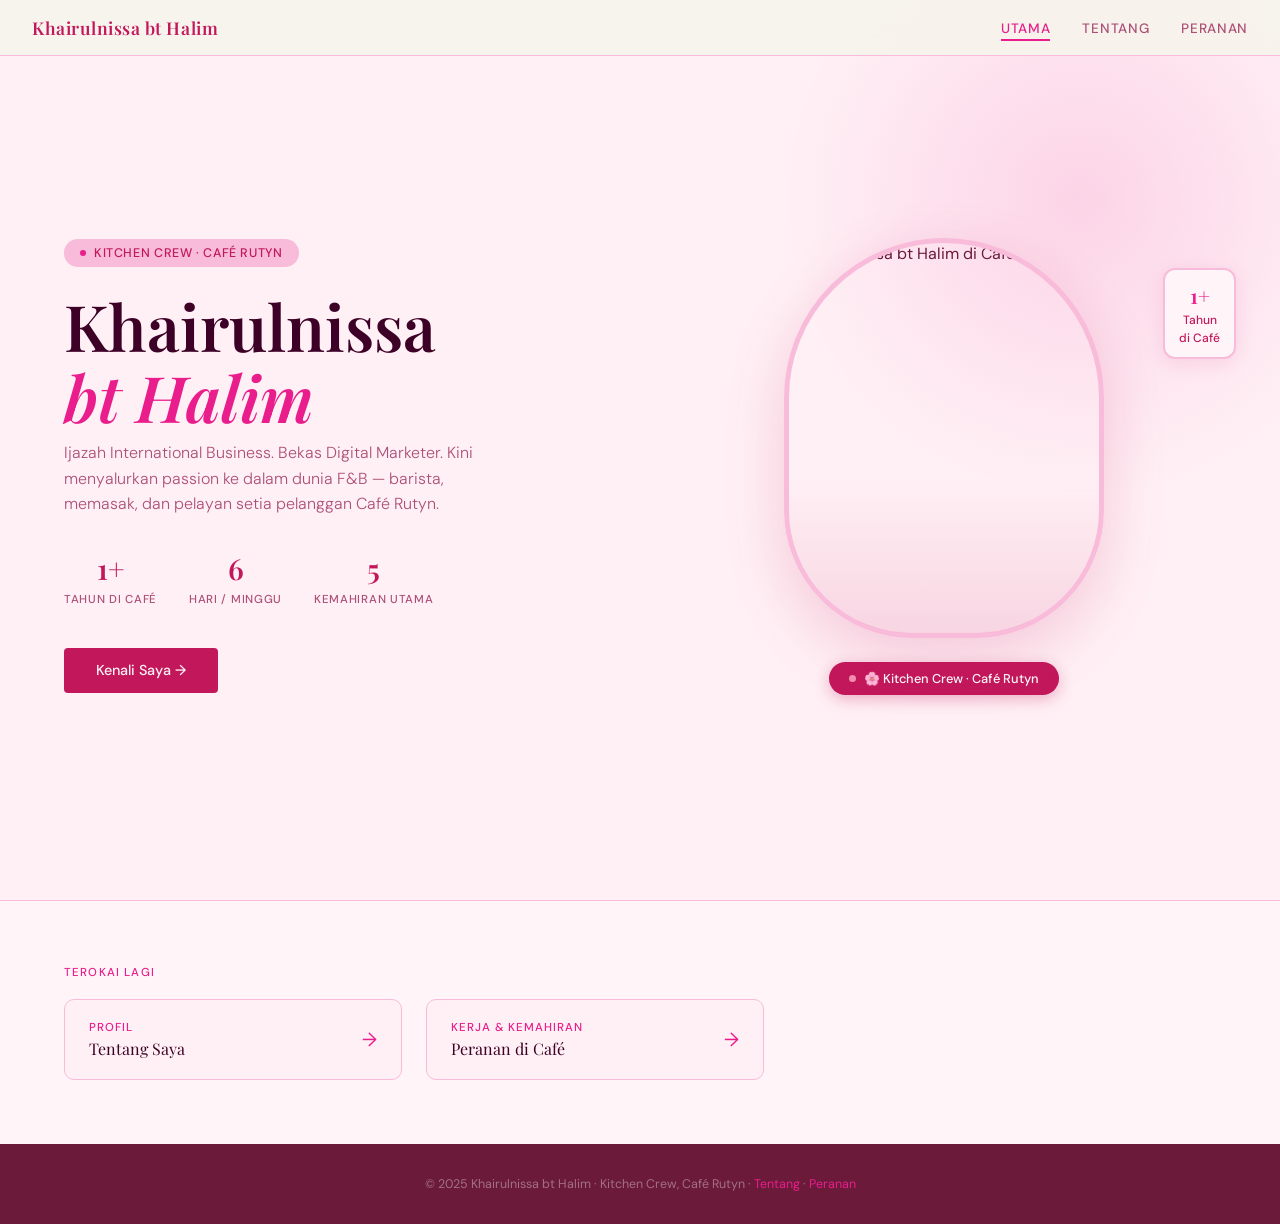
==== index.html @ 955be02e "Add files via upload" ====
<!DOCTYPE html>
<html lang="ms">
<head>
<meta charset="UTF-8">
<meta name="viewport" content="width=device-width, initial-scale=1.0">
<title>Khairulnissa bt Halim – Laman Utama</title>
<link rel="stylesheet" href="style.css">
<style>
  /* ─── HERO ─── */
  .hero {
    min-height: 100vh;
    display: grid; grid-template-columns: 1fr 1fr; align-items: center;
    padding: 6rem 4rem 4rem;
    gap: 4rem;
    position: relative; overflow: hidden;
  }
  .hero::before {
    content: '';
    position: absolute; right: -100px; top: -100px;
    width: 600px; height: 600px;
    border-radius: 50%;
    background: radial-gradient(circle, #E91E8C22 0%, transparent 70%);
    pointer-events: none;
  }
  .hero-tag {
    display: inline-flex; align-items: center; gap: 8px;
    background: var(--latte); border-radius: 100px;
    padding: 6px 16px; font-size: 0.78rem; font-weight: 500;
    color: var(--brown-mid); letter-spacing: 0.05em; text-transform: uppercase;
    margin-bottom: 1.5rem;
  }
  .hero-tag::before {
    content: ''; width: 6px; height: 6px; border-radius: 50%;
    background: var(--caramel); flex-shrink: 0;
  }
  .hero-name {
    font-family: 'Playfair Display', serif;
    font-size: clamp(2.4rem, 5vw, 4rem);
    line-height: 1.1; font-weight: 600;
    color: var(--espresso);
    margin-bottom: 0.5rem;
  }
  .hero-name em { font-style: italic; color: var(--caramel); }
  .hero-subtitle {
    font-size: 1rem; color: var(--text-muted); font-weight: 300;
    margin-bottom: 2rem; line-height: 1.6;
    max-width: 420px;
  }
  .hero-stats { display: flex; gap: 2rem; margin-bottom: 2.5rem; }
  .hero-stat { text-align: center; }
  .hero-stat-num {
    font-family: 'Playfair Display', serif;
    font-size: 1.8rem; font-weight: 600; color: var(--brown-mid);
    display: block;
  }
  .hero-stat-label {
    font-size: 0.72rem; color: var(--text-muted); text-transform: uppercase;
    letter-spacing: 0.06em; font-weight: 500;
  }
  .hero-cta {
    display: inline-flex; align-items: center; gap: 10px;
    background: var(--brown-mid); color: var(--cream);
    padding: 0.85rem 2rem; border-radius: 4px;
    text-decoration: none; font-size: 0.9rem; font-weight: 500;
    transition: background 0.2s, transform 0.2s;
  }
  .hero-cta:hover { background: var(--brown-dark); transform: translateY(-1px); }
  .hero-visual {
    display: flex; flex-direction: column; gap: 1rem; align-items: center;
    position: relative;
  }
  .photo-frame {
    position: relative;
    width: 320px; height: 400px;
    border-radius: 200px 200px 160px 160px;
    overflow: hidden;
    border: 5px solid var(--latte);
    box-shadow: 0 20px 60px rgba(194,24,91,0.18);
  }
  .photo-frame img {
    width: 100%; height: 100%;
    object-fit: cover; object-position: center top;
    display: block;
  }
  .photo-frame::after {
    content: '';
    position: absolute; inset: 0;
    background: linear-gradient(to bottom, transparent 60%, rgba(194,24,91,0.12) 100%);
    pointer-events: none;
  }
  .photo-badge {
    background: var(--brown-mid); color: white;
    border-radius: 100px; padding: 8px 20px;
    font-size: 0.8rem; font-weight: 500;
    white-space: nowrap;
    box-shadow: 0 4px 16px rgba(194,24,91,0.3);
    display: flex; align-items: center; gap: 8px;
    margin-top: 0.5rem;
  }
  .photo-badge::before {
    content: ''; width: 7px; height: 7px; border-radius: 50%;
    background: #F48FB1;
  }
  .photo-deco {
    position: absolute; top: 30px; right: -20px;
    background: var(--foam); border: 2px solid var(--latte);
    border-radius: 12px; padding: 10px 14px;
    font-size: 0.75rem; color: var(--brown-mid); font-weight: 500;
    box-shadow: 0 4px 20px rgba(194,24,91,0.1);
    text-align: center; line-height: 1.5;
  }
  .photo-deco span {
    display: block; font-family: 'Playfair Display', serif;
    font-size: 1.3rem; font-weight: 600; color: var(--caramel);
  }

  /* ─── PAGE LINKS ─── */
  .quick-links {
    padding: 4rem;
    background: var(--foam);
    border-top: 1px solid var(--latte);
  }
  .quick-links-grid {
    display: grid; grid-template-columns: 1fr 1fr; gap: 1.5rem;
    max-width: 700px;
  }
  .quick-link-card {
    display: flex; align-items: center; justify-content: space-between;
    padding: 1.25rem 1.5rem;
    background: var(--cream); border: 1px solid var(--latte);
    border-radius: 10px; text-decoration: none;
    transition: border-color 0.2s, transform 0.15s;
  }
  .quick-link-card:hover { border-color: var(--caramel); transform: translateY(-2px); }
  .quick-link-label { font-size: 0.72rem; text-transform: uppercase; letter-spacing: 0.08em; color: var(--caramel); font-weight: 500; margin-bottom: 0.2rem; }
  .quick-link-title { font-family: 'Playfair Display', serif; font-size: 1rem; color: var(--espresso); }
  .quick-link-arrow { font-size: 1.2rem; color: var(--caramel); }

  @media (max-width: 768px) {
    .hero { grid-template-columns: 1fr; padding: 5rem 1.5rem 3rem; gap: 2rem; }
    .hero-visual { align-items: center; }
    .photo-frame { width: 260px; height: 320px; }
    .photo-deco { right: 0px; top: 10px; }
    .quick-links { padding: 3rem 1.5rem; }
    .quick-links-grid { grid-template-columns: 1fr; }
  }
</style>
</head>
<body>

<!-- NAV -->
<nav>
  <a href="index.html" class="nav-logo">Khairulnissa bt Halim</a>
  <ul class="nav-links">
    <li><a href="index.html" class="active">Utama</a></li>
    <li><a href="about.html">Tentang</a></li>
    <li><a href="role.html">Peranan</a></li>
  </ul>
</nav>

<!-- HERO -->
<section class="hero">
  <div>
    <div class="hero-tag fade-up">Kitchen Crew · Café Rutyn</div>
    <h1 class="hero-name fade-up">
      Khairulnissa<br><em>bt Halim</em>
    </h1>
    <p class="hero-subtitle fade-up">
      Ijazah International Business. Bekas Digital Marketer. Kini menyalurkan passion ke dalam dunia F&amp;B — barista, memasak, dan pelayan setia pelanggan Café Rutyn.
    </p>
    <div class="hero-stats fade-up">
      <div class="hero-stat">
        <span class="hero-stat-num">1+</span>
        <span class="hero-stat-label">Tahun di Café</span>
      </div>
      <div class="hero-stat">
        <span class="hero-stat-num">6</span>
        <span class="hero-stat-label">Hari / Minggu</span>
      </div>
      <div class="hero-stat">
        <span class="hero-stat-num">5</span>
        <span class="hero-stat-label">Kemahiran Utama</span>
      </div>
    </div>
    <a href="about.html" class="hero-cta fade-up">Kenali Saya →</a>
  </div>
  <div class="hero-visual fade-up" style="position:relative;">
    <div class="photo-deco">
      <span>1+</span>
      Tahun<br>di Café
    </div>
    <div class="photo-frame">
      <img src="c:\Users\welcome\Downloads\photo_2026-05-05_18-52-40.jpg" alt="Khairulnissa bt Halim di Café Rutyn">
    </div>
    <div class="photo-badge">🌸 Kitchen Crew · Café Rutyn</div>
  </div>
</section>

<!-- QUICK LINKS -->
<div class="quick-links">
  <div class="section-label" style="margin-bottom:1.2rem;">Terokai Lagi</div>
  <div class="quick-links-grid">
    <a href="about.html" class="quick-link-card">
      <div>
        <div class="quick-link-label">Profil</div>
        <div class="quick-link-title">Tentang Saya</div>
      </div>
      <span class="quick-link-arrow">→</span>
    </a>
    <a href="role.html" class="quick-link-card">
      <div>
        <div class="quick-link-label">Kerja & Kemahiran</div>
        <div class="quick-link-title">Peranan di Café</div>
      </div>
      <span class="quick-link-arrow">→</span>
    </a>
  </div>
</div>

<!-- FOOTER -->
<footer>
  <p>© 2025 Khairulnissa bt Halim · Kitchen Crew, Café Rutyn · 
    <a href="about.html">Tentang</a> · <a href="role.html">Peranan</a>
  </p>
</footer>

</body>
</html>
---- style.css ----
/* ═══════════════════════════════════════
   style.css — Khairulnissa bt Halim
   Shared stylesheet for all pages
═══════════════════════════════════════ */

@import url('https://fonts.googleapis.com/css2?family=Playfair+Display:ital,wght@0,400;0,600;1,400&family=DM+Sans:wght@300;400;500&display=swap');

*, *::before, *::after { box-sizing: border-box; margin: 0; padding: 0; }

:root {
  --cream: #FFF0F5;
  --brown-dark: #6B1A3A;
  --brown-mid: #C2185B;
  --brown-light: #E57399;
  --caramel: #E91E8C;
  --gold: #F48FB1;
  --espresso: #3D0026;
  --latte: #F8BBD9;
  --foam: #FFF5F8;
  --text-muted: #AD5077;
}

html { scroll-behavior: smooth; }

body {
  font-family: 'DM Sans', sans-serif;
  background-color: var(--cream);
  color: var(--brown-dark);
  overflow-x: hidden;
}

/* ─── NAV ─── */
nav {
  position: fixed; top: 0; left: 0; right: 0; z-index: 100;
  background: rgba(247,243,236,0.92);
  backdrop-filter: blur(10px);
  border-bottom: 1px solid var(--latte);
  padding: 1rem 2rem;
  display: flex; align-items: center; justify-content: space-between;
}
.nav-logo {
  font-family: 'Playfair Display', serif;
  font-size: 1.1rem; font-weight: 600;
  color: var(--brown-mid);
  letter-spacing: 0.03em;
  text-decoration: none;
}
.nav-links { display: flex; gap: 2rem; list-style: none; }
.nav-links a {
  text-decoration: none; font-size: 0.85rem; font-weight: 500;
  color: var(--text-muted); letter-spacing: 0.05em; text-transform: uppercase;
  transition: color 0.2s;
}
.nav-links a:hover { color: var(--caramel); }
.nav-links a.active { color: var(--caramel); border-bottom: 2px solid var(--caramel); padding-bottom: 2px; }

/* ─── SECTION SHARED ─── */
section { padding: 5rem 4rem; }

.section-label {
  font-size: 0.72rem; text-transform: uppercase; letter-spacing: 0.1em;
  color: var(--caramel); font-weight: 500; margin-bottom: 0.5rem;
}
.section-title {
  font-family: 'Playfair Display', serif;
  font-size: clamp(1.6rem, 3vw, 2.4rem); font-weight: 600;
  color: var(--espresso); margin-bottom: 1rem;
}
.divider {
  width: 40px; height: 2px; background: var(--caramel);
  margin-bottom: 2.5rem;
}

/* ─── PAGE HEADER (for inner pages) ─── */
.page-hero {
  padding: 8rem 4rem 4rem;
  background: var(--foam);
  border-bottom: 1px solid var(--latte);
}
.page-hero .section-label { margin-bottom: 0.75rem; }
.page-hero h1 {
  font-family: 'Playfair Display', serif;
  font-size: clamp(2rem, 4vw, 3.2rem);
  font-weight: 600; color: var(--espresso);
  margin-bottom: 1rem;
}
.page-hero h1 em { font-style: italic; color: var(--caramel); }
.page-hero p {
  font-size: 0.95rem; color: var(--text-muted);
  line-height: 1.7; max-width: 520px;
}

/* ─── FOOTER ─── */
footer {
  text-align: center; padding: 2rem;
  background: var(--brown-dark); color: rgba(247,243,236,0.4);
  font-size: 0.78rem;
}
footer a { color: var(--caramel); text-decoration: none; }
footer a:hover { text-decoration: underline; }

/* ─── ANIMATIONS ─── */
@keyframes fadeUp {
  from { opacity: 0; transform: translateY(24px); }
  to   { opacity: 1; transform: translateY(0); }
}
.fade-up { animation: fadeUp 0.7s ease both; }
.fade-up:nth-child(2) { animation-delay: 0.1s; }
.fade-up:nth-child(3) { animation-delay: 0.2s; }
.fade-up:nth-child(4) { animation-delay: 0.3s; }

/* ─── RESPONSIVE ─── */
@media (max-width: 768px) {
  nav { padding: 1rem; }
  .nav-links { display: none; }
  section { padding: 3rem 1.5rem; }
  .page-hero { padding: 6rem 1.5rem 2.5rem; }
}
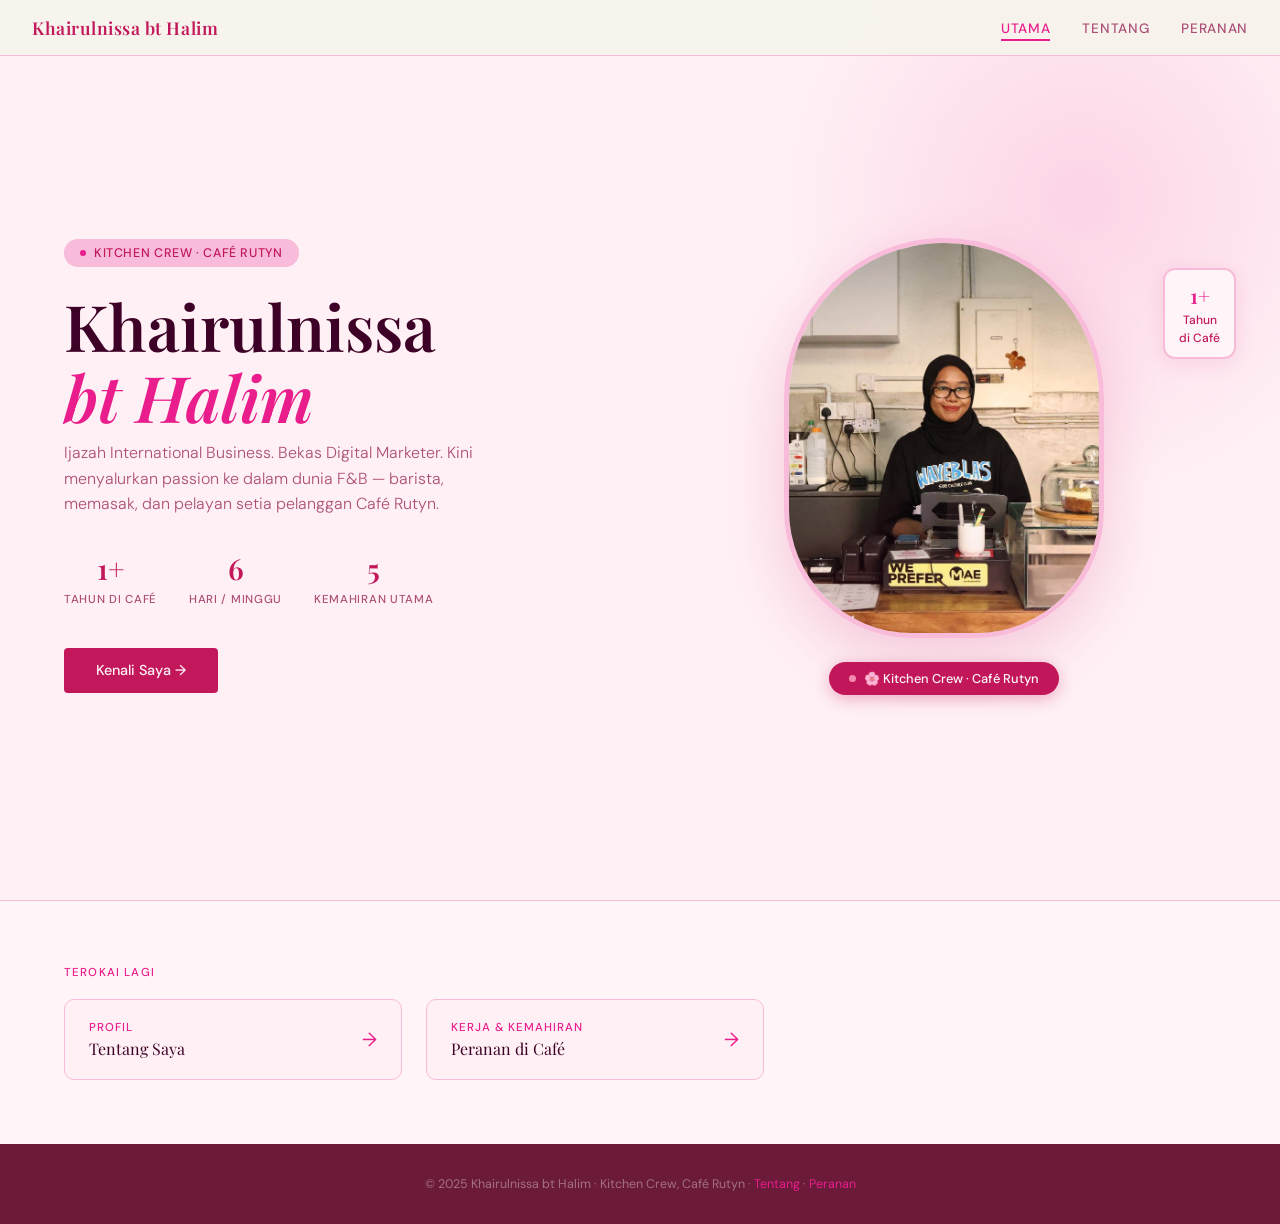
==== commit d2978467: "Update index.html" ====
--- a/index.html
+++ b/index.html
@@ -190,7 +190,7 @@
       Tahun<br>di Café
     </div>
     <div class="photo-frame">
-      <img src="c:\Users\welcome\Downloads\photo_2026-05-05_18-52-40.jpg" alt="Khairulnissa bt Halim di Café Rutyn">
+      <img src="gambarpengurus.jpg" alt="Khairulnissa bt Halim di Café Rutyn">
     </div>
     <div class="photo-badge">🌸 Kitchen Crew · Café Rutyn</div>
   </div>
@@ -225,4 +225,4 @@
 </footer>
 
 </body>
-</html>+</html>
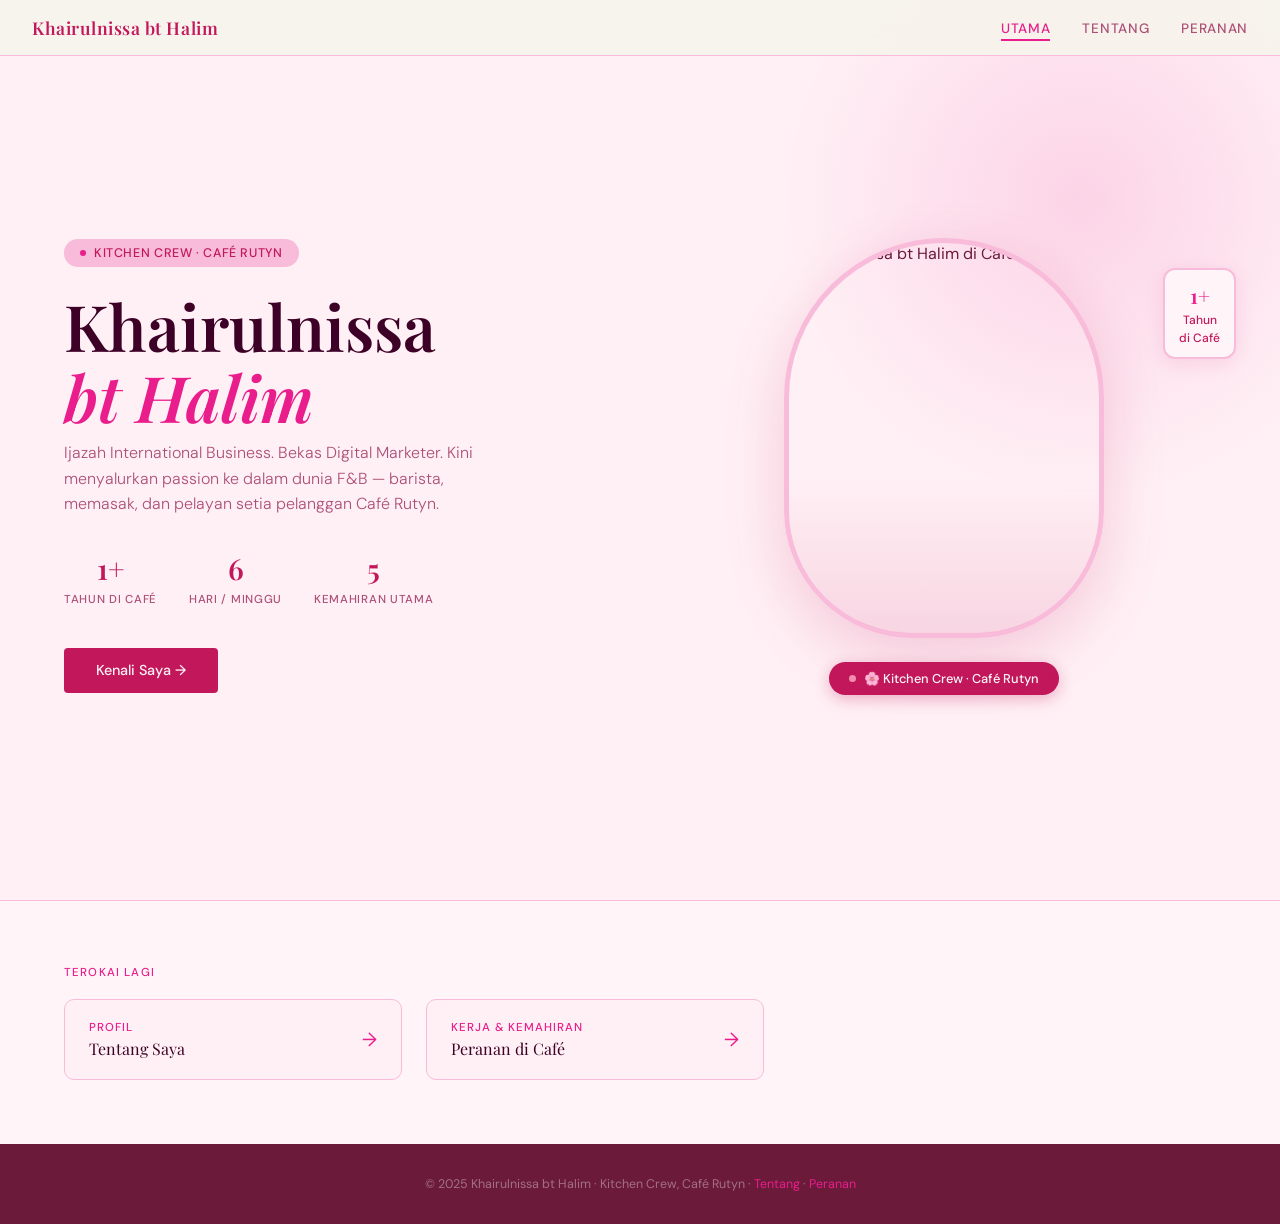
==== commit 155c4039: "Update index.html" ====
--- a/index.html
+++ b/index.html
@@ -190,7 +190,7 @@
       Tahun<br>di Café
     </div>
     <div class="photo-frame">
-      <img src="gambarpengurus.jpg" alt="Khairulnissa bt Halim di Café Rutyn">
+      <img src="image.jpg" alt="Khairulnissa bt Halim di Café Rutyn">
     </div>
     <div class="photo-badge">🌸 Kitchen Crew · Café Rutyn</div>
   </div>
